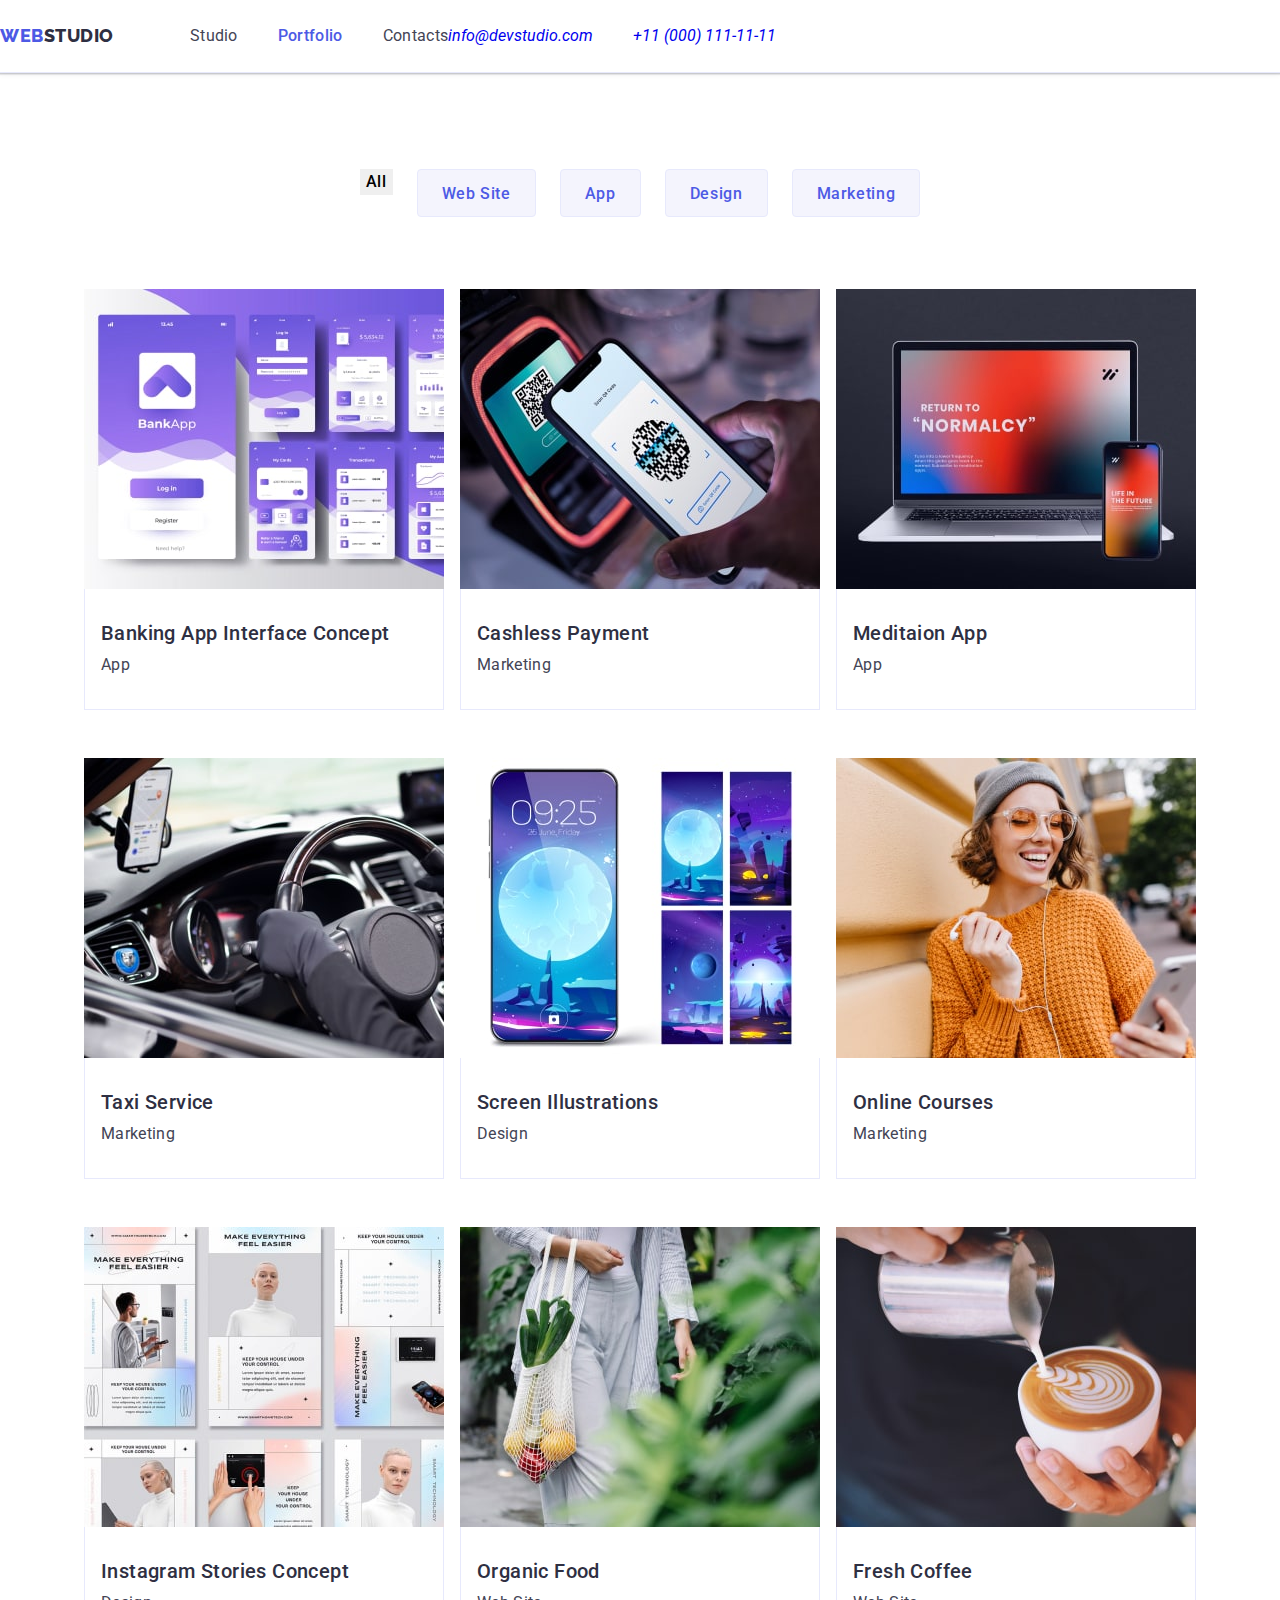
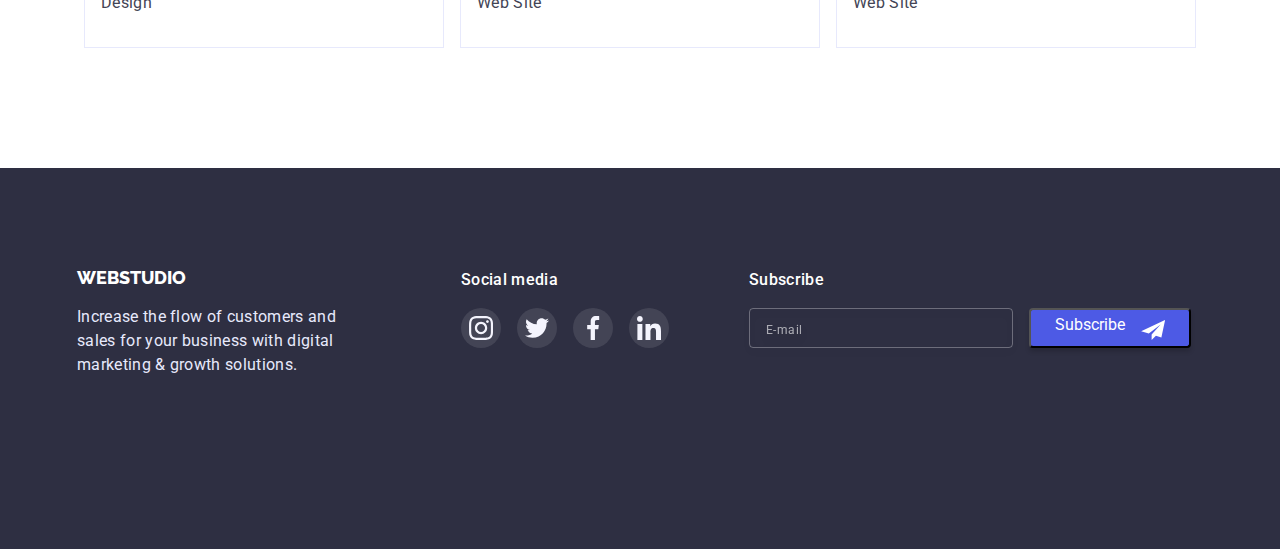
==== portfolio.html @ d728b38a "commit 1" ====
<!DOCTYPE html>
<html lang="en">

<head>
    <meta charset="UTF-8">
    <meta http-equiv="X-UA-Compatible" content="IE=edge">
    <meta name="viewport" content="width=device-width, initial-scale=1.0">
    <title>webstudio</title>
    <link rel="preconnect" href="https://fonts.googleapis.com">
    <link rel="preconnect" href="https://fonts.gstatic.com" crossorigin>
    <link href="https://fonts.googleapis.com/css2?family=Raleway:wght@800&family=Roboto:wght@400;500;700;900&display=swap"
        rel="stylesheet">
    <link rel="stylesheet" href="https://cdn.jsdelivr.net/npm/modern-normalize@1.1.0/modern-normalize.min.css">
    <link rel="stylesheet" href="css/styles.css">
    <link rel="stylesheet" href="./css/modal-window.css">
    <link rel="stylesheet" href="./css/mobile-menu.css">
</head>

<body>
    <!--Top Line-->
    <header class="header">
        <div class="heder-container container">
        <nav class="heder-navigation">
            <!--Logo-->
            <a class="heder-logo link" href="./index.html"><span class="logo" >web</span>studio</a>
            <!--Menu Nav-->
            <ul class="heder-list list">
                <li class="heder-item"><a class="heder-link link" href="./index.html">Studio</a></li>
                <li class="heder-item"><a class="heder-link menu-portfolio link" href="portfolio.html">Portfolio</a></li>
                <li class="heder-item"><a class="heder-link link" href="">Contacts</a></li>  
            </ul>
        </nav>
        <!--Contacts-->
        <address class="heder-box">
            <ul class="heder-list list">
                <li class="heder-item"><a class="address-link link" href="mailto:info@devstudio.com">info@devstudio.com</a></li>
                <li class="heder-item"><a class="address-link link" href="tel:+110001111111">+11 (000) 111-11-11</a></li>
            </ul>
        </address>
        <button type="button" class="mobile-menu-open"  data-menu-open>
            <svg class="mobile-menu-open-icon" width="32" height="32">
                <use href="./images/sprite.svg#icon-burger"></use>
            </svg>
        </button>
        </div>        
    </header>
    <main>
    <!-- Section 3-->
        <section class="wrap">
            <div class="conteiner">
            <h1 class="visually-hidden">Features</h1>
            <ul class="filters-list list">
                <li><button class="filters-button 
                    " type="button">All</button></li>
                <li><button class="filters-button port-btn" type="button">Web Site</button></li>
                <li><button class="filters-button port-btn" type="button">App</button></li>
                <li><button class="filters-button port-btn" type="button">Design</button></li>
                <li><button class="filters-button port-btn" type="button">Marketing</button></li>
            </ul>
            <ul class="flex-container list">
                <li class="box-item">
                <a class="box-link link" href="portfolio.html">
                    <div class="portfolio-cover-wrap">
                    <img class="portfolio-img-block"
                    srcset="./images/portfolio-img/img@x2-4-min.jpg 2x"
                    src="./images/portfolio-img/bankingapp.jpg" 
                    alt="bankingapp" width="360" height="300">
                    <p class="overlay">14 Stylish and User-Friendly App Design Concepts · Task Manager App ·
                         Calorie Tracker App · Exotic Fruit Ecommerce App ·
                    Cloud Storage App</p>
                    </div>
                    <div class="item-subtitle">
                    <h2 class="about-title-port">Banking App Interface Concept</h2>
                    <p class="text">App</p>
                    </div>
                </a>
                </li>
                <li class="box-item">
                    <a class="box-link link" href="portfolio.html">
                        <div class="portfolio-cover-wrap">
                        <img class="portfolio-img-block"
                        srcset="./images/portfolio-img/img@x2-3-min.jpg 2x" 
                        src="./images/portfolio-img/payment.jpg" 
                        alt="payment" width="360" height="300">
                        <p class="overlay">14 Stylish and User-Friendly App Design Concepts · Task Manager App ·
                        Calorie Tracker App · Exotic Fruit Ecommerce App ·
                        Cloud Storage App</p>
                        </div>
                    <div class="item-subtitle">
                    <h2 class="about-title-port">Cashless Payment</h2>
                    <p class="text">Marketing</p>
                    </div>
                    </a>
                </li>
                <li class="box-item">
                    <a class="box-link link" href="portfolio.html">
                        <div class="portfolio-cover-wrap">
                        <img class="portfolio-img-block"
                        srcset="./images/portfolio-img/img@x2-2-min.jpg 2x" 
                        src="./images/portfolio-img/app.jpg" 
                        alt="app" width="360" height="300">
                        <p class="overlay">14 Stylish and User-Friendly App Design Concepts · Task Manager App ·
                        Calorie Tracker App · Exotic Fruit Ecommerce App ·
                        Cloud Storage App</p>
                        </div>
                    <div class="item-subtitle">
                    <h2 class="about-title-port">Meditaion App</h2>
                    <p class="text">App</p>
                    </div>
                    </a>
                </li>
                <li class="box-item">
                    <a class="box-link link" href="portfolio.html">
                        <div class="portfolio-cover-wrap">
                        <img class="portfolio-img-block"
                        srcset="./images/portfolio-img/img@x2-1-min.jpg 2x" 
                        src="./images/portfolio-img/taxi-service.jpg" 
                        alt="taxi-service" width="360" height="300">
                        <p class="overlay">14 Stylish and User-Friendly App Design Concepts · Task Manager App ·
                        Calorie Tracker App · Exotic Fruit Ecommerce App ·
                        Cloud Storage App</p>
                        </div>
                    <div class="item-subtitle">
                    <h2 class="about-title-port">Taxi Service</h2>
                    <p class="text">Marketing</p>
                    </div>
                    </a>
                </li>
                <li class="box-item">
                    <a class="box-link link" href="portfolio.html">
                        <div class="portfolio-cover-wrap">
                        <img class="portfolio-img-block"
                        srcset="./images/portfolio-img/img@x2-min.jpg 2x" 
                        src="./images/portfolio-img/screen-illustrations.jpg" 
                        alt="screen-illustrations" width="360" height="300">
                        <p class="overlay">14 Stylish and User-Friendly App Design Concepts · Task Manager App ·
                        Calorie Tracker App · Exotic Fruit Ecommerce App ·
                        Cloud Storage App</p>
                        </div>
                    <div class="item-subtitle">
                    <h2 class="about-title-port">Screen Illustrations</h2>
                    <p class="text">Design</p>
                    </div>
                    </a>
                </li>     
                <li class="box-item">
                    <a class="box-link link" href="portfolio.html">
                        <div class="portfolio-cover-wrap">
                        <img class="portfolio-img-block"
                        srcset="./images/portfolio-img/img@2x-3-min-1.jpg 2x" 
                        src="./images/portfolio-img/online-courses.jpg" 
                        alt="online-courses" width="360" height="300">
                        <p class="overlay">14 Stylish and User-Friendly App Design Concepts · Task Manager App ·
                        Calorie Tracker App · Exotic Fruit Ecommerce App ·
                        Cloud Storage App</p>
                        </div>
                    <div class="item-subtitle">
                    <h2 class="about-title-port">Online Courses</h2>
                    <p class="text">Marketing</p>
                    </div>
                    </a>
                </li>
                <li class="box-item">
                    <a class="box-link link" href="portfolio.html">
                        <div class="portfolio-cover-wrap">
                        <img class="portfolio-img-block"
                        srcset="./images/portfolio-img/img@2x-2-min-1.jpg 2x" 
                        src="./images/portfolio-img/instagram-tories-concept.jpg" 
                        alt="instagram-tories-concept" width="360" height="300">
                        <p class="overlay">14 Stylish and User-Friendly App Design Concepts · Task Manager App ·
                        Calorie Tracker App · Exotic Fruit Ecommerce App ·
                        Cloud Storage App</p>
                        </div>
                    <div class="item-subtitle">
                    <h2 class="about-title-port">Instagram Stories Concept</h2>
                    <p class="text">Design</p>
                    </div>
                    </a>
                </li>
                <li class="box-item">
                    <a class="box-link link" href="portfolio.html">
                        <div class="portfolio-cover-wrap">
                        <img class="portfolio-img-block"
                        srcset="./images/portfolio-img/img@2x-1-min-1.jpg 2x" 
                        src="./images/portfolio-img/organic-food.jpg" 
                        alt="organic-food" width="360" height="300">
                        <p class="overlay">14 Stylish and User-Friendly App Design Concepts · Task Manager App ·
                        Calorie Tracker App · Exotic Fruit Ecommerce App ·
                        Cloud Storage App</p>
                        </div>
                    <div class="item-subtitle">
                    <h2 class="about-title-port">Organic Food</h2>
                    <p class="text">Web Site</p>
                    </div>
                    </a>
                </li>
                <li class="box-item">
                    <a class="box-link link" href="portfolio.html">
                        <div class="portfolio-cover-wrap">
                        <img class="portfolio-img-block"
                        srcset="./images/portfolio-img/img@2x-min-1.jpg 2x" 
                        src="./images/portfolio-img/fresh-coffee.jpg" 
                        alt="fresh-coffee" width="360" height="300">
                        <p class="overlay">14 Stylish and User-Friendly App Design Concepts · Task Manager App ·
                        Calorie Tracker App · Exotic Fruit Ecommerce App ·
                        Cloud Storage App</p>
                        </div>
                    <div class="item-subtitle">
                    <h2 class="about-title-port">Fresh Coffee</h2>
                    <p class="text">Web Site</p>
                    </div>
                    </a>
                </li>
            </ul>
            </div>
        </section>   
    <!-- Footer -->
    <footer class="footer">
        <div class="conteiner footer-conteiner conteiner-content">
            <div class="tablet-footer-box">
                <div class="footer-logo-box">
                    <a class="logo-component-footer link" href="./index.html"><span class="logo-web">Web</span>Studio</a>
                    <p class="footer-text">Increase the flow of customers and sales for your business with digital marketing
                        & growth solutions.</p>
                </div>
                <div class="footer-logo-group">
                    <p class="footer-social-text">Social media</p>
                    <ul class="footer-logo-block list">
                        <li class="footer-logo">
                            <a href="https://www.instagram.com/" class="footer-social-box">
                                <svg width="24" height="24">
                                    <use href="./images/sprite.svg#icon-instagram"></use>
                                </svg>
                            </a>
                        </li>
                        <li class="footer-logo">
                            <a href="https://twitter.com/" class="footer-social-box">
                                <svg width="24" height="24">
                                    <use href="./images/sprite.svg#icon-twitter"></use>
                                </svg>
                            </a>
                        </li>
                        <li class="footer-logo">
                            <a href="https://www.facebook.com/" class="footer-social-box">
                                <svg width="24" height="24">
                                    <use href="./images/sprite.svg#icon-facebook"></use>
                                </svg>
                            </a>
                        </li>
                        <li class="footer-logo">
                            <a href="https://www.linkedin.com/" class="footer-social-box">
                                <svg width="24" height="24">
                                    <use href="./images/sprite.svg#icon-linkedin"></use>
                                </svg>
                            </a>
                        </li>
                    </ul>
                </div>
            </div>
            <div class="subscribe-wrapper">
                <p class="subscribe-title">Subscribe</p>
                <form action="footer-form" class="footer-form">
                    <label>
                        <input type="text" name="user-email" 
                        placeholder="E-mail" 
                        class="footer-form-input" 
                        required>
                    </label>
                    <button type="submit" class="footer-form-btn btn-component">Subscribe
                        <svg class="footer-form-btn-icon">
                            <use href="./images/sprite.svg#icon-send"></use>
                        </svg>
                    </button>
                </form>
            </div>
        </div>
    </footer>
    <script src="./js/mobile-menu.js"></script>
    </body>

</html>
---- css/styles.css ----
:root {
    --primery-font:'Roboto', sans-serif;
    --secondary-font: 'Raleway', sans-serif;
    --acent-color:#FFFFFF;
    --title-color:#2E2F42;
    --text-color:#434455;
    --secondary-logo-color:#4D5AE5;
    --link-color:#4D5AE5;
    --background-btn-hero:#4D5AE5;
    --hover-focus-btn:#404BBF;
    --background-hero:#2E2F42;
    --backgorund-team:#F4F4FD;
    --background-footer:#2E2F42;
    --footer-text:#E7E9FC;
    --potfolio-btn-back:#E7E9FC;
    --potfolio-btn-focus-back:#404BBF;
    --potfolio-btn-color:#4D5AE5;
    --portfoli-staff-card:#E7E9FC;
    --transition-duration:250ms cubic-bezier(0.4, 0, 0.2, 1);
}
h1,
h2,
h3,
h4,
p {
    margin-top: 0;
    margin-bottom: 0;
}

ul,
ol {
    padding-left: 0;
    margin-top: 0;
    margin-bottom: 0;
}

button {
    cursor: pointer;
}
.list {
    list-style: none;
}
.link {
    text-decoration: none;
}
body {
    font-family: var(--primery-font);
    background-color: var(--acent-color);
    color:var(--text-color);
}
.visually-hidden {
    position: absolute;
    white-space: nowrap;
    width: 1px;
    height: 1px;
    overflow: hidden;
    border: 0;
    padding: 0;
    clip: rect(0 0 0 0);
    clip-path: inset(50%);
    margin: -1px;
}
.conteiner {
    padding-right: 16px;
    padding-left: 16px;
}
@media screen and (min-width: 320px){
    .conteiner {
        width: 100%;
        margin-left: auto;
        margin-right: auto;
    }
}
@media screen and (min-width: 768px){
    .conteiner {
        width: 768px;
    }
    .conteiner-content {
        width: 552px;
    }
}
@media screen and (min-width: 1200px) {
    .conteiner {
        width: 1158px;
    }
}
/* --------COMPONENTS-------*/
.heder-logo {
    font-family:var(--secondary-font);
    font-weight: 800;
    font-size: 18px;
    line-height: 1.33;
    letter-spacing: 0.03em;
    text-transform: uppercase;
    color: var(--title-color);
    margin-right: 76px;
}
.doing-title {
    font-weight: 700;
    font-size: 36px;
    line-height: 1.11;
    text-align: center;
    letter-spacing: 0.02em;
    text-transform: capitalize;
    color: var(--text-color);
    margin-bottom: 72px;
}
.filters-button {
    font-family:var(--primery-font);
    font-weight: 500;
    font-size: 16px;
    line-height: 1.5;
    letter-spacing: 0.04em;
    border: none;
    cursor: pointer;
}

.features {
    padding-top: 96px;
    padding-bottom: 96px;
}
@media screen and (min-width: 1200px) {
    .features {
        padding-top: 120px;
        padding-bottom: 120px;
    }
}



/* ----------HEADER------- */

@media screen and (max-width: 767px)  {
    .menu {
        display: none;
    }
    .heder-box {
        display: none;
    }
    .logo {
        color: var(--secondary-logo-color);
    }
    .page-header {
        padding-bottom: 24px;
    }
}
.page-header-conteiner {
    display: flex;
    align-items: center;
    justify-content: space-between;
}
.mobile-menu-open {
    stroke: #2E2F42;
    background: transparent;
    border: transparent;
    padding: 0;
    line-height: 0;
}
.header {
    padding-top: 24px;
}
@media screen and (min-width:768px) {
    .heder-link {
        font-size: 12px;
        line-height: 1.17;
        letter-spacing: 0.04em;
        color: #434455;
        font-style: normal;
    }
   

    .mobile-menu-open {
        display: none;
    }
    .mobile-menu {
        display: none;
    }
    .logo {
        color: var(--secondary-logo-color);
    }

    .heder-link {
        font-weight: 500;
        font-size: 16px;
        line-height: 1.5;
        letter-spacing: 0.02em;
        color: var(--title-color);
        transition: color var(--transition-duration);
    }

    .heder-link:hover,
    .heder-link:focus {
        color: var(--link-color);
    }

    .heder-navigation,
    .page-header-conteiner {
        display: flex;
    }

    .header {
        display: flex;
        padding-top: 24px;
        padding-bottom: 12px;
        box-shadow: 
        0px 2px 1px rgba(46, 47, 66, 0.08), 
        0px 1px 1px rgba(46, 47, 66, 0.16), 
        0px 1px 6px rgba(46, 47, 66, 0.08);
    }

    .menu-studio {
        font-weight: 500;
        font-size: 16px;
        line-height: 1.5;
        letter-spacing: 0.02em;
        color: var(--link-color);
    }

    .menu {
        display: flex;
        gap: 40px;
        align-items: center;
    }

    .studio::after {
        display: block;
        content: "";
        width: 48px;
        height: 4px;
        background-size: auto;
        background-color: #404BBF;
        border-radius: 2px;
        margin-top: 18px;
        position: absolute;

    }
    .studio-link {
        position: relative;
    }

}
@media screen and (max-width:1199px) {
    .heder-item:nth-child(1) {
            margin-bottom: 6px;
        }
}
@media screen and (min-width:1200px) {
    .heder-list {
        display: flex;
    }
    .header {
        padding-top: 24px;
        padding-bottom: 24px;
    }
    .heder-link {
        font-style: normal;
        font-weight: 400;
        font-size: 16px;
        line-height: 1.5;
        letter-spacing: 0.02em;
        color: var(--text-color);
        transition: color var(--transition-duration);
    }
    .heder-item:not(:last-child) {
        margin-right: 40px;
    }
    .heder-item {
        margin-bottom: none;
    }
    .studio::after {
        margin-top: 21px;
    }
}
.heder-box {
    margin-left: auto;

}



.heder-link:hover,
.heder-link:focus {
    color:var(--link-color);
}


/* -------------HERO-----------*/

.hero {
    background-color: var(--background-hero);
    max-width: 480px;
    text-align: center;
    margin: auto;
    padding-bottom: 112px;
    padding-top: 112px;
    background-image: linear-gradient(rgba(46, 47, 66, 0.7), rgba(46, 47, 66, 0.7)),
        url(../images/hero-img/mobile-hero-min.jpg);
    background-repeat: no-repeat;
    background-position: center;
    background-size: cover;
}
@media screen and (min-device-pixel-ratio: 2) and (max-width: 768px),
screen and (min-resolution: 192dpi)and (max-width: 768px),
screen and (min-resolution: 2dppx) and (max-width: 768px){
    .hero {
        background-image: linear-gradient(rgba(46, 47, 66, 0.7), rgba(46, 47, 66, 0.7)),
            url(../images/hero-img/mobile-hero@2x-min.jpg);
    }
    .hero-title {
        font-weight: 700;
        font-size: 56px;
        line-height: 1.07;
        letter-spacing: 0.02em;
        color: var(--acent-color);
        margin-bottom: 42px;
        max-width: 497px;
        margin-left:  auto;
        margin-right: auto;
    }
}


@media screen and (min-width: 768px) {
    .hero {
        max-width: 768px;
        background-image: linear-gradient(rgba(46, 47, 66, 0.7), rgba(46, 47, 66, 0.7)),
            url(../images/hero-img/tablet-hero-min.jpg);
        background-size: cover;
        
    }

    .hero-title {
        font-weight: 700;
        font-size: 56px;
        line-height: 1.07;
        letter-spacing: 0.02em;
        color: var(--acent-color);
        margin-bottom: 42px;
        max-width: 497px;
        margin-left:  auto;
        margin-right: auto;
    }
}
@media screen and (min-device-pixel-ratio: 2) and (min-width: 768px),
screen and (min-resolution: 192dpi)and (min-width: 768px),
screen and (min-resolution: 2dppx) and (min-width: 768px) {
    .hero {
        background-image: linear-gradient(rgba(46, 47, 66, 0.7), rgba(46, 47, 66, 0.7)),
            url(../images/hero-img/tablet-hero@2x-min.jpg);
            background-size: cover;
    }
}
@media screen and (min-width: 1200px) {
    .hero {
        max-width: 1440px;
        background-image: linear-gradient(rgba(46, 47, 66, 0.7), rgba(46, 47, 66, 0.7)),
            url(../images/hero-img/people-office.jpeg);
        background-size: cover;
        padding-bottom: 188px;
        padding-top: 188px;
    }
    .hero-title {
        font-weight: 700;
        font-size: 56px;
        line-height: 1.07;
        letter-spacing: 0.02em;
        color: var(--acent-color);
        margin-bottom: 42px;
        max-width: 497px;
        margin-left: auto;
        margin-right: auto;
    }
}
@media screen and (min-device-pixel-ratio: 2) and (min-width: 1200px),
screen and (min-resolution: 192dpi)and (min-width: 1200px),
screen and (min-resolution: 2dppx) and (min-width: 1200px) {
    .hero {
        background-image: linear-gradient(rgba(46, 47, 66, 0.7), rgba(46, 47, 66, 0.7)),
            url(../images/hero-img/people-office@2x.jpg);
            background-size: cover;
    }
}
.hero-button {
        background-color: var(--background-btn-hero);
        color: var(--acent-color);
        width: 169px;
        height: 56px;
        border-radius: 4px;
        box-shadow: 0px 4px 4px rgba(0, 0, 0, 0.15);
        transition: background-color var(--transition-duration);
        border: none;
        font-family: var(--primery-font);
        font-weight: 500;
        font-size: 16px;
        line-height: 1.5;
        letter-spacing: 0.04em;
    }
.hero-button:hover,
.hero-button:focus {
        background-color: var(--hover-focus-btn);
    }



/* -------------FEATURES-----------*/

@media screen and (max-width: 767px) {
    .features-list {
            row-gap: 72px;
        }
    .features-subtitle {
        text-align: center;
    }
    .features-item {
        justify-content: space-between;
    }
}
@media screen and (max-width: 1199px) {
    .features-svg {
            display: none;
        }
    .features-subtitle {
        font-weight: 700;
        font-size: 36px;
        line-height: 1.11;
        letter-spacing: 0.02em;
        color: var(--title-color);
    }
    .features-list {
        display: flex;
        flex-wrap: wrap;
        column-gap: 24px;
        row-gap: 72px;
    }

}
@media screen and (min-width: 767px) {
    .features-subtitle {
        text-align: start;
    }
        
}
@media screen and (max-width: 1199px) {

    .features-item {
        margin: 0 auto;
        width: 356px;

    }.about-text-comp {
        font-weight: 500;
    }
}
@media screen and (min-width: 1200px) {

    .about-list {
        display: flex;
        column-gap: 24px;

    }
    .features-box {
    display: flex;
    justify-content: center;
    background: #F4F4FD;
    border-radius: 4px;
    margin-bottom: 8px;
    padding-top: 24px;
    padding-bottom: 24px;
    width: 264px;
            
    }
    .features-subtitle {
        font-weight: 500;
        font-size: 20px;
        line-height: 1.2;
        letter-spacing: 0.02em;
        color: var(--title-color);
    }
    .about-text-comp {
        font-weight: 400; 
    }
}
.features-svg {
    width: 64px;
    height: 64px;
}
.about-text-comp {
    font-size: 16px;
    line-height: 1.5;
    letter-spacing: 0.02em;
    color: var(--text-color);
    margin-top: 8px;
}



/*--------------DOING-------------*/
@media screen and (max-width: 1199px){
    .doing {
        display: none;
    }
    
}
@media screen and (min-width: 1200px) {  
    .doing {
        padding-bottom: 120px;
    }
}
.doing-list {
    display: flex;
    gap: 24px;
}
.doing-img {
    display: block;
    min-width: 100%;
    height: auto;
}



/* ---------------TEAM-----------*/
@media screen and (max-width: 767px) {
    .team-list {
        display: flex;
        flex-direction: column;
        align-items: center;
        justify-content: center;
        row-gap: 72px;
    }

}
@media screen and (min-width: 768px) {
    .team-list {
        display: flex;
        flex-wrap: wrap;
        align-items: center;
        justify-content: center;
        row-gap: 72px;
        column-gap: 24px;
    }
}

@media screen and (min-width: 1200px) {
    .team-list {
        display: flex;
        align-items: center;
        gap: 24px;
        justify-content: center;
        flex-wrap: nowrap;
    }
    
}
.team-subtitle {
    font-weight: 500;
    font-size: 20px;
    line-height: 1.2;
    text-align: center;
    letter-spacing: 0.02em;
    color: var(--title-color);
}
.team-img {
    display: block;
    min-width: 100%;
    height: auto;
}
.team-item {
    padding-top: 32px;
    padding-bottom: 32px;
    
}
.team-text {
    font-weight: 400;
    font-size: 16px;
    line-height: 1.2;    
    text-align: center;
    letter-spacing: 0.02em;    
    color: var(--title-color);
    margin-top: 8px;
}
.team {
    background-color: var(--backgorund-team);
    
}

.team-item {
    background-color: var(--acent-color);
    border-radius: 0px 0px 4px 4px;
    box-shadow: 0px 1px 6px rgba(46, 47, 66, 0.08), 0px 1px 1px rgba(46, 47, 66, 0.16), 0px 2px 1px rgba(46, 47, 66, 0.08);
}
.team-soc-list{
    display: flex;
    justify-content: center;
    margin-top: 8px;
    gap: 24px;
}
.team-soc-item {
    display:flex;
    justify-content: center;
    align-items: center;
    width: 40px;
    height: 40px;
    border-radius: 50%;
    background-color: var(--link-color);
    transition: background-color var(--transition-duration);
}
.team-svg-box:hover,
.team-svg-box:focus {
    background-color: #404BBF;
}
.item-wrap{
    text-align: center;
    padding: 32px 16px 32px 16px;

} 
.team-title {    
    font-weight: 700;
    font-size: 36px;
    line-height: 1.11;
    letter-spacing: 0.02em; 
    color:var(--navy-blue,  #2E2F42);

    
    margin-bottom: 72px;
    text-align: center;
}




/* -----------CUSTOMERS----------------*/
@media screen and (min-width: 320px) {
    .customers-list {
        display: flex;
        align-items: center;
        flex-direction: column;
        justify-content: center;
        row-gap: 24px;
    }
    .customers-link {
        width: 190px;
    }
}
@media screen and (min-width: 480px) {
    .customers-list {
        display: flex;
        align-items: center;
        flex-wrap: wrap;
        justify-content: center;
        row-gap: 72px;
        column-gap: 24px;
        flex-direction:row;
    }
    
}

@media screen and (min-width: 768px) {
    .customers-link {
        max-width: 168px;
    }
    
}
@media screen and (min-width: 1199px) {
    .customers-logo-box {
        display: flex;
        justify-content: space-between;
        gap: 24px;
        flex-direction: row;
        flex-wrap: nowrap;
    }
    .customers-link {
        width: 168px;
    }
    .customers-title {
        font-weight: 700;
        font-size: 36px;
        line-height: 1.11;
        text-align: center;
        letter-spacing: 0.02em;
        color: var(--title-color);
        margin-bottom: 72px;
    }
}

.customers-title{
    font-weight: 700;
    font-size: 36px;
    line-height: 1.11;
    text-align: center;
    letter-spacing: 0.02em;
    color: var(--title-color);
    margin-bottom: 72px;
}

.customers-link {
    display: flex;
    justify-content: center;
    align-content: center;
    align-items: center;
    min-height: 88px;
    border: 1px solid #8E8F99;
    border-radius: 4px;
    fill: #8E8F99;
    transition: fill var(--transition-duration),
        border-color var(--transition-duration);
}
.customers-link:hover,
.customers-link:focus {
    fill:  var(--hover-focus-btn);
    border-color:var(--hover-focus-btn);
}


/* ------------FOOTER------------*/
@media screen and (max-width: 479px) {
    .footer-form-input {
            width: 290px;
        }
        
}
@media screen and (min-width: 320px) {
    .tablet-footer-box {
            margin-bottom: 72px;
        }
}
@media screen and (min-width: 480px) {
    .footer-form-input {
        width: 398px;
    }
        
    
}
@media screen and (max-width: 767px) {

    .footer-text {
        margin-right: auto;
        margin-left: auto;
        text-align: left;
    }
    .footer-logo-box {
        margin-bottom: 72px;
        text-align: center;
    }
    .footer-logo-group {
        margin-right: auto;
        margin-left: auto;
        }
    .footer-social-text {
        text-align: center;
    }
    .subscribe-wrapper {
        display: block;
        justify-content: center;
        text-align: center;
    }
    
    .subscribe-title {
        text-align: center;
    }


    .footer-form-btn {  
        margin-top: 16px;
        margin-right: auto;
        margin-left: auto;
    }

}
@media screen and (min-width: 768px) {

    .tablet-footer-box {
        display: flex;
    }
    .footer-logo-box {
        margin-right: 24px;
    }
    .subscribe-wrapper {
        margin-top: 72px;
    }
    .footer-form-btn {
        margin-left: 16px;
    }
    .footer-form-input {
        width: 264px;
    }
}
@media screen and (min-width: 1199px) {
    .footer-logo-box {
        margin-right: 120px;

    }
    .subscribe-wrapper {
        margin-left: 80px;
    }
    .footer-conteiner {
        display: flex;
    }
    .subscribe-wrapper {
        margin-top: 0px;
        padding-left: 0px;
    }
    .footer-form-btn {
        display: flex;
    }
    .footer-form {
        display: flex;
    }
    .footer-logo-box {
        padding-left: 0px;
    }
    

}

.footer-text {
    font-size: 16px;
    line-height: 1.5;    
    letter-spacing: 0.02em;    
    color: var(--footer-text);
    width: 264px;
    margin-top: 16px;
}

.footer {
    background-color:var(--background-footer);
    padding-top: 100px;
    padding-bottom: 100px;
}
.logo-component-footer {
    font-family: var(--secondary-font);
    font-weight: 800;
    font-size: 18px;
    line-height: 1.16;
    text-transform: uppercase;
    color: var(--acent-color);
}
.footer-logo-group {
    display: block;
    width: 208px;
}
.footer-social-text {
    font-weight: 500;
    font-size: 16px;
    line-height: 1.5;
    letter-spacing: 0.02em;
    color: var(--acent-color);
    margin-bottom: 16px;
}
.footer-logo-block {
    display: flex;
    justify-content: space-between;

}
.footer-social-box {
    display: flex;
    justify-content:center;
    align-items: center;
    width: 40px;
    height: 40px;
    border-radius: 50%;
    background-color: rgba(255, 255, 255, 0.1);
}
.footer-social-box:hover,
.footer-social-box:focus {
    background-color: #31D0AA;
}
.footer-social-box {
    transition: background-color var(--transition-duration);
}
.subscribe-title {
    font-weight: 500;
    font-size: 16px;
    line-height: 1.5;
    letter-spacing: 0.02em;
    color:var(--acent-color);
    margin-bottom: 16px;
    
}

.footer-form-input {
    border: 1px solid rgba(255, 255, 255, 0.3);
    filter: drop-shadow(0px 4px 4px rgba(0, 0, 0, 0.15));
    border-radius: 4px;
    height: 40px;
    background-color: transparent;
    color: var(--acent-color);
    padding-left: 16px;
}
.footer-form-input::placeholder {
    font-weight: 400;
    font-size: 12px;
    line-height: 200;
    display: flex;
    align-items: center;
    letter-spacing: 0.04em;
    color: rgba(255, 255, 255, 0.6);
}
.footer-form-btn {
    background-color: var(--background-btn-hero);
    color: var(--acent-color);
    border-radius: 4px;
    box-shadow: 0px 4px 4px rgba(0, 0, 0, 0.15);
    transition: background-color var(--transition-duration);
    padding: 6px 24px 7px 24px;
}

.footer-form-btn-icon {
    transform: translateY(20%);
    margin-left: 16px;
    width: 24px;
    height: 20px;
}
.footer-form-btn:hover,
.footer-form-btn:focus {
    background-color: var(--hover-focus-btn);
}



/* -----------PORTFOLIO-----------------*/

.portfolio::after {
    display: block;
    content: "";
    width: 68px;
    height: 4px;
    background-size: auto;
    background-color: #404BBF;
    border-radius: 2px;
    margin-top: 20px;
    position: absolute;

}
.porrtfolio-line  {
    position: relative;
    
}
.menu-portfolio {
    font-weight: 500;
    font-size: 16px;
    line-height: 1.5;
    letter-spacing: 0.02em;
    color: var(--link-color);
}
/* -----------PORTFOLIO-NAV----------*/
@media screen and (min-width: 320px) {
    .heder-container {
        display: flex;
        justify-content: space-between;
    }
    
}
@media screen and (min-width: 767px) {
    .flex-container {
            column-gap: 16px;
        }
    .flex-container {
        justify-content: space-between;
    }
}
.heder-container{
    align-items: center;
}
.overlay-text {
    display: block;
}
.wrap {
    padding-top: 96px;
    padding-bottom: 120px;
}
.box-link {
    display: block;
}
.flex-container {
    display: flex;
    flex-wrap: wrap;
    justify-content: center;
    margin-top: 72px;
    row-gap: 48px;
}
.box-link:hover,
.box-link:focus {
    box-shadow: 
    0px 1px 6px rgba(46, 47, 66, 0.08),
    0px 1px 1px rgba(46, 47, 66, 0.16),
    0px 2px 1px rgba(46, 47, 66, 0.08);
}
.box-item:hover .overlay,
.box-item:focus .overlay {
    transform: translate(0, 0);
}
.box-item
 {
    transition:
        box-shadow var(--transition-duration),
        transform var(--transition-duration);
}
.portfolio-img-block {
    display: block;
    min-width: 100%;
    height: auto;
}
.portfolio-cover-wrap {
    display: flex;
    position: relative;
    overflow: hidden;

}
.overlay {
    position: absolute;
    width: 100%;
    height: 100%;
    transform: translate(0, 100%);
    transition: transform var(--transition-duration);
    font-weight: 400;
    font-size: 16px;
    line-height: 1.5;
    letter-spacing: 0.02em;
    color: var(--backgorund-team);
    background-color: var(--link-color);
    padding-left: 32px;
    padding-right: 32px;
    padding-top: 40px;
    padding-bottom: 20px;
}


.item-subtitle {
    padding-top: 32px;
    padding-bottom: 32px;
    padding-left: 16px;
    padding-right: 16px;
    border: 1px solid var(--footer-text);
    border-top: none;
}


.header {
    border-bottom: 1px solid var(--footer-text);
}

.about-title-port {
    color: var(--title-color);
    font-family: var(--primery-font);
    font-weight: 500;
    font-size: 20px;
    line-height: 1.2;
    letter-spacing: 0.02em;
}
.text {
    color:var(--text-color);
    font-weight: 400;
    font-size: 16px;
    line-height: 1.5;
    letter-spacing: 0.02em;
    margin-top: 8px;
}
.port-btn {
    background-color: var(--backgorund-team);
    color: var(--potfolio-btn-color);
    min-width: 79px;
    height: 48px;
    border: 1px solid var(--footer-text);
    border-radius: 4px;
    padding-top: 12px;
    padding-right: 24px;
    padding-bottom: 12px;
    padding-left: 24px;
    transition: box-shadow var(--transition-duration);
}
.port-btn:hover,
.port-btn:focus {
    background-color: var(--potfolio-btn-focus-back);
    color: var(--acent-color);
    border-color: transparent;
    box-shadow: 0px 3px 1px rgba(0, 0, 0, 0.1), 0px 2px 1px rgba(0, 0, 0, 0.08), 0px 2px 2px rgba(0, 0, 0, 0.12);
}
.filters-list {
    display: flex;
    justify-content: center;
    gap: 24px;
    flex-wrap: wrap;
}
.filters-button {
    transition: 
    box-shadow var(--transition-duration),
    color var(--transition-duration), 
    border-color var(--transition-duration),
    background-color var(--transition-duration);
}
---- css/mobile-menu.css ----
@media screen and (max-width: 767px) {
    .mobile-menu {
        position: fixed;
        min-width: 100%;
        height: 796px;
        left: 0;
        top: 0;
        z-index: 1000;
        background-color: #ffff;

        opacity: 1;
        visibility: visible;
        pointer-events: auto;
        transition: opacity 500ms linear, visbility 500ms linear;
    }

    .is-open.mobile-menu {
        opacity: 0;
        visibility: hidden;
        pointer-events: none;
    }


    .mobile-menu-conteiner {
        display: flex;
        width: 100%;
        height: 100%;
        flex-direction: column;
        justify-content: space-between;
        position: relative;
        padding-left: 40px;
        padding-top: 80px;
        padding-bottom: 40px;
    }

    .mobile-menu-nav-link {
        font-weight: 700;
        font-size: 36px;
        line-height: 1.11;
        letter-spacing: 0.02em;
        text-transform: capitalize;
        color: #2E2F42;
        transition: color var(--transition-duration);
    }
    .main-page-mobile {
        color: var(--link-color);
        font-weight: 700;
        font-size: 36px;
        line-height: 1.11;
        letter-spacing: 0.02em;
        text-transform: capitalize;
        transition: color var(--transition-duration);
    }



    .mobile-menu-nav-items:nth-child(-n+2) {
        margin-bottom: 40px;
    }

    .mobile-menu-nav-link:hover,
    .mobile-menu-nav-link:focus {
        color: var(--hover-focus-btn)
    }


    .mobile-menu-tel {
        font-weight: 700;
        font-size: 36px;
        line-height: 1.11;
        letter-spacing: 0.02em;
        text-transform: capitalize;
        color: var(--link-color);
    }
@media screen and (max-width: 479px) {
    .mobile-menu-tel {
            font-size: 26px;
    }
}
    .mobile-menu-contacts-items:nth-child(1) {
        margin-bottom: 40px;
    }

    .mobile-menu-email {
        font-weight: 500;
        font-size: 20px;
        line-height: 1.2;
        letter-spacing: 0.02em;
        color: var(--title-color);
    }

    .mobile-menu-email:hover,
    .mobile-menu-email:focus {
        color: var(--link-color);
    }
    .mobile-close-window {
        position: absolute;
        top: 24px;
        right: 16px;
        display: flex;
        justify-content: center;
        align-items: center;
        width: 24px;
        height: 24px;
        background-color: transparent;
        border: 1px solid rgba(0, 0, 0, 0.1);
        border-radius: 50%;
        background: #E7E9FC;
        transition: background-color var(--transition-duration), fill var(--transition-duration);
    }

    .mobile-close-window:hover,
    .mobile-close-window:focus {
        background-color: #404BBF;
        outline: none;
    }

    .mobile-close-window:hover .mobile-close-icon,
    .mobile-close-window:focus .mobile-close-icon {
        fill: var(--acent-color);
        transition: fill var(--transition-duration);
    }


    .mobile-menu-social-block {
        display: flex;
        margin-top: 48px;
        gap: 56px;
    }
@media screen and (max-width:479px) {
    .mobile-menu-social-block {
            gap: 32px;
        }
}
    .mobile-menu-social-links {
        display: flex;
        justify-content: center;
        align-items: center;
        width: 40px;
        height: 40px;
        border-radius: 50%;
        background-color: var(--link-color);
        transition: background-color var(--transition-duration);
    }

    .mobile-menu-social-links:hover,
    .mobile-menu-social-links:focus {
        background-color: #404BBF;
    }
}
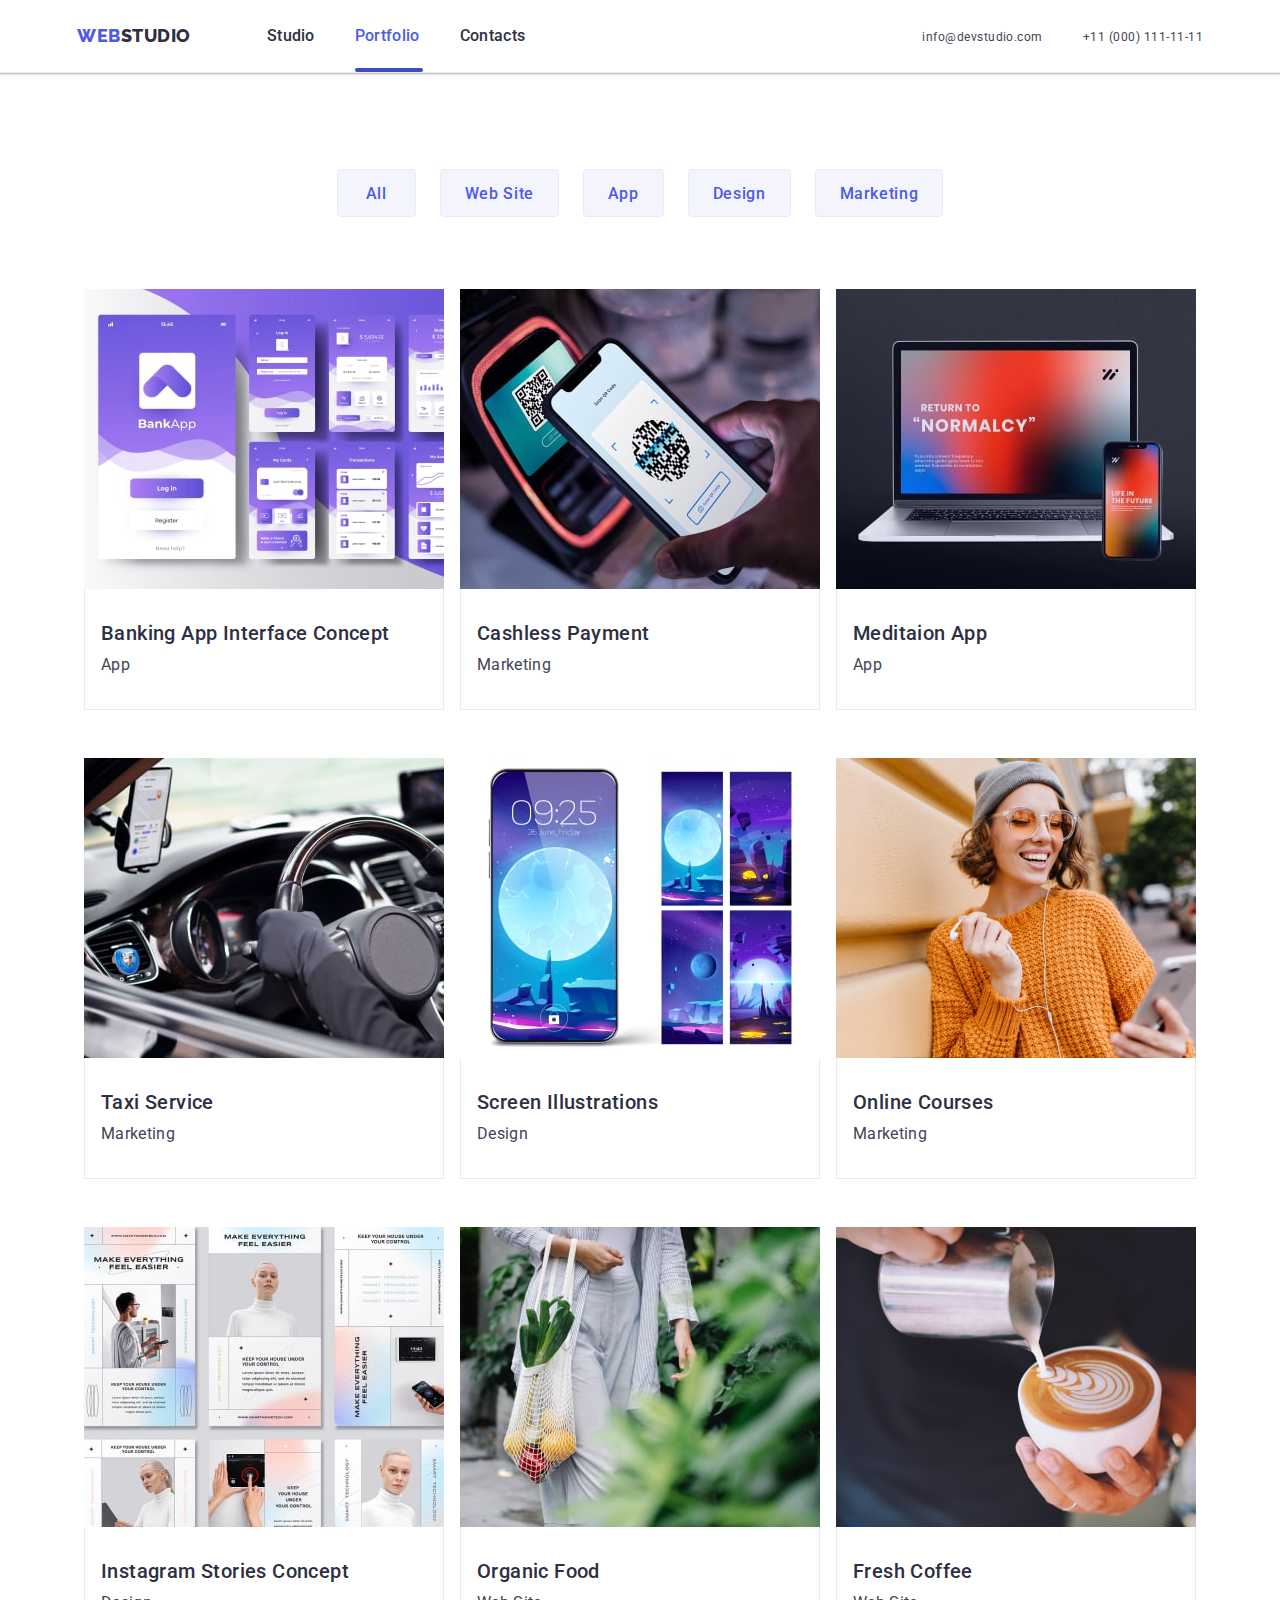
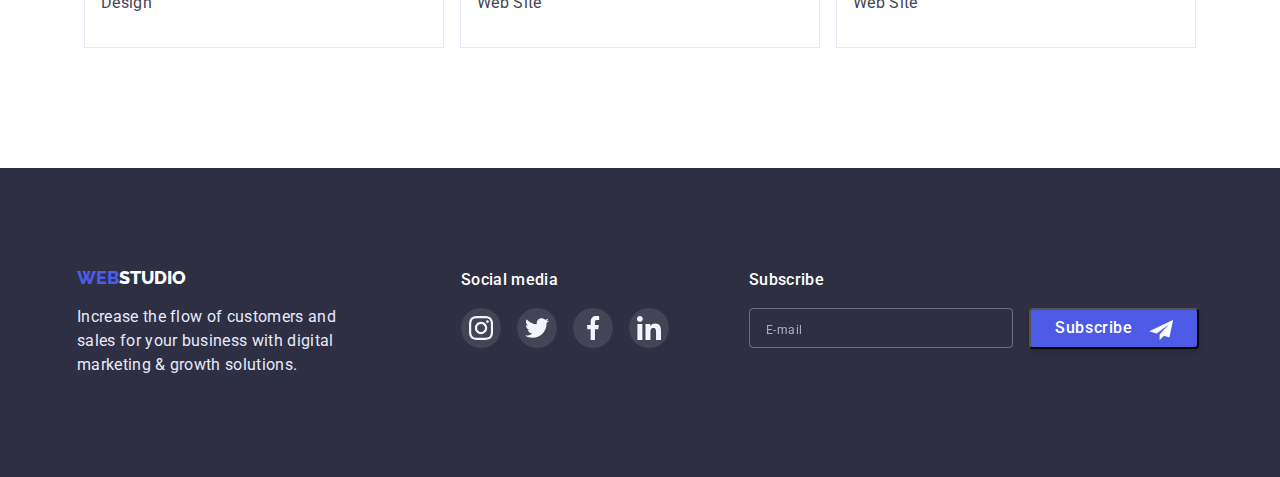
==== commit 91b576e2: "commit 3" ====
--- a/portfolio.html
+++ b/portfolio.html
@@ -15,26 +15,26 @@
     <link rel="stylesheet" href="./css/modal-window.css">
     <link rel="stylesheet" href="./css/mobile-menu.css">
 </head>
+<body>
 
-<body>
     <!--Top Line-->
     <header class="header">
-        <div class="heder-container container">
+        <div class="header-container container">
         <nav class="heder-navigation">
             <!--Logo-->
-            <a class="heder-logo link" href="./index.html"><span class="logo" >web</span>studio</a>
+            <a class="heder-logo link" href="./index.html"><span class="logo-web">web</span>studio</a>
             <!--Menu Nav-->
             <ul class="heder-list list">
-                <li class="heder-item"><a class="heder-link link" href="./index.html">Studio</a></li>
-                <li class="heder-item"><a class="heder-link menu-portfolio link" href="portfolio.html">Portfolio</a></li>
-                <li class="heder-item"><a class="heder-link link" href="">Contacts</a></li>  
+                <li class="menu-item"><a class="header-link link" href="./index.html">Studio</a></li>
+                <li class="menu-item"><a class="menu-portfolio portfolio link" href="portfolio.html">Portfolio</a></li>
+                <li class="menu-item"><a class="header-link link" href="">Contacts</a></li>  
             </ul>
         </nav>
         <!--Contacts-->
         <address class="heder-box">
-            <ul class="heder-list list">
-                <li class="heder-item"><a class="address-link link" href="mailto:info@devstudio.com">info@devstudio.com</a></li>
-                <li class="heder-item"><a class="address-link link" href="tel:+110001111111">+11 (000) 111-11-11</a></li>
+            <ul class="address-block list">
+                <li class="header-item"><a class="address-link link" href="mailto:info@devstudio.com">info@devstudio.com</a></li>
+                <li class="header-item"><a class="address-link link" href="tel:+110001111111">+11 (000) 111-11-11</a></li>
             </ul>
         </address>
         <button type="button" class="mobile-menu-open"  data-menu-open>
@@ -42,16 +42,63 @@
                 <use href="./images/sprite.svg#icon-burger"></use>
             </svg>
         </button>
-        </div>        
-    </header>
-    <main>
+    </div>
+    <div class="mobile-menu is-open" data-menu>
+        <div class="container mobile-menu-container">
+            <button class="mobile-close-window" data-menu-close>
+                <svg class="mobile-close-icon" width="8" height="8" >
+                    <use href="./images/sprite.svg#icon-close-modal"></use>
+                </svg>
+            </button>
+            <ul class="mobile-menu-nav list">
+                <li class="mobile-menu-nav-items"><a href="index.html" class="main-page-mobile link">Studio</a></li>
+                <li class="mobile-menu-nav-items"><a href="portfolio.html" class="mobile-menu-nav-link link">Portfolio</a></li>
+                <li class="mobile-menu-nav-items"><a href="" class="mobile-menu-nav-link link">Contacts</a></li>
+            </ul>
+            <div class="">
+            <ul class="mobile-menu-contacts list">
+                <li class="mobile-menu-contacts-items"><a class="mobile-menu-tel link" 
+                    id="tel" href="tel:+110001111111" >+11 (000) 111-11-11</a></li>
+                <li class="mobile-menu-contacts-items"><a class="mobile-menu-email link" 
+                    href="mailto:info@devstudio.com">info@devstudio.com</a></li>
+            </ul>
+            <ul class="mobile-menu-social-block list">
+                <li class="mobile-menu-sicial"><a href="" class="mobile-menu-social-links link">
+                    <svg class="mobile-social-icons" width="24" height="24">
+                        <use href="./images/sprite.svg#icon-instagram"></use>
+                    </svg>
+                </a>
+                </li>
+                <li class="mobile-menu-sicial"><a href="" class="mobile-menu-social-links link">
+                    <svg class="mobile-social-icons" width="24" height="24">
+                        <use href="./images/sprite.svg#icon-twitter"></use>
+                    </svg>
+                </a>
+                </li>
+                <li class="mobile-menu-sicial"><a href="" class="mobile-menu-social-links link">
+                    <svg class="mobile-social-icons" width="24" height="24">
+                        <use href="./images/sprite.svg#icon-facebook"></use>
+                    </svg>
+                </a>
+                </li>
+                <li class="mobile-menu-sicial"><a href="" class="mobile-menu-social-links link">
+                    <svg class="mobile-social-icons" width="24" height="24">
+                        <use href="./images/sprite.svg#icon-linkedin"></use>
+                    </svg>
+                </a>
+                </li>   
+            </ul>
+            </div>
+        </div>
+    </div>
+</header>
+<main>
     <!-- Section 3-->
         <section class="wrap">
-            <div class="conteiner">
+            <div class="container">
             <h1 class="visually-hidden">Features</h1>
             <ul class="filters-list list">
-                <li><button class="filters-button 
-                    " type="button">All</button></li>
+                <li><button class="filters-button port-btn" type="button">All</button></li>
                 <li><button class="filters-button port-btn" type="button">Web Site</button></li>
                 <li><button class="filters-button port-btn" type="button">App</button></li>
                 <li><button class="filters-button port-btn" type="button">Design</button></li>
@@ -213,49 +260,49 @@
                 </li>
             </ul>
             </div>
-        </section>   
+        </section> 
+</main>  
     <!-- Footer -->
     <footer class="footer">
-        <div class="conteiner footer-conteiner conteiner-content">
+        <div class="container-content container footer-container">
             <div class="tablet-footer-box">
-                <div class="footer-logo-box">
-                    <a class="logo-component-footer link" href="./index.html"><span class="logo-web">Web</span>Studio</a>
-                    <p class="footer-text">Increase the flow of customers and sales for your business with digital marketing
-                        & growth solutions.</p>
-                </div>
-                <div class="footer-logo-group">
-                    <p class="footer-social-text">Social media</p>
-                    <ul class="footer-logo-block list">
-                        <li class="footer-logo">
-                            <a href="https://www.instagram.com/" class="footer-social-box">
-                                <svg width="24" height="24">
-                                    <use href="./images/sprite.svg#icon-instagram"></use>
-                                </svg>
-                            </a>
-                        </li>
-                        <li class="footer-logo">
-                            <a href="https://twitter.com/" class="footer-social-box">
-                                <svg width="24" height="24">
-                                    <use href="./images/sprite.svg#icon-twitter"></use>
-                                </svg>
-                            </a>
-                        </li>
-                        <li class="footer-logo">
-                            <a href="https://www.facebook.com/" class="footer-social-box">
-                                <svg width="24" height="24">
-                                    <use href="./images/sprite.svg#icon-facebook"></use>
-                                </svg>
-                            </a>
-                        </li>
-                        <li class="footer-logo">
-                            <a href="https://www.linkedin.com/" class="footer-social-box">
-                                <svg width="24" height="24">
-                                    <use href="./images/sprite.svg#icon-linkedin"></use>
-                                </svg>
-                            </a>
-                        </li>
-                    </ul>
-                </div>
+            <div class="footer-logo-box">
+                <a class="logo-component-footer link" href="./index.html"><span class="logo-web">Web</span>Studio</a>
+                <p class="footer-text">Increase the flow of customers and sales for your business with digital marketing & growth solutions.</p>
+            </div>
+            <div class="footer-logo-group"> 
+                <p class="footer-social-text">Social media</p>
+                <ul class="footer-logo-block list">
+                    <li class="footer-logo">
+                        <a href="https://www.instagram.com/" class="footer-social-box">
+                            <svg width="24" height="24">
+                                <use href="./images/sprite.svg#icon-instagram"></use>
+                            </svg>
+                        </a>
+                    </li>
+                    <li class="footer-logo">
+                        <a href="https://twitter.com/" class="footer-social-box">
+                            <svg width="24" height="24">
+                                <use href="./images/sprite.svg#icon-twitter"></use>
+                            </svg>
+                        </a>
+                    </li>
+                    <li class="footer-logo">
+                        <a href="https://www.facebook.com/" class="footer-social-box">
+                            <svg width="24" height="24">
+                                <use href="./images/sprite.svg#icon-facebook"></use>
+                            </svg>
+                        </a>
+                    </li>
+                    <li class="footer-logo">
+                        <a href="https://www.linkedin.com/" class="footer-social-box">
+                            <svg width="24" height="24">
+                                <use href="./images/sprite.svg#icon-linkedin"></use>
+                            </svg>
+                        </a>
+                    </li>
+                </ul>
+            </div>
             </div>
             <div class="subscribe-wrapper">
                 <p class="subscribe-title">Subscribe</p>
@@ -276,6 +323,6 @@
         </div>
     </footer>
     <script src="./js/mobile-menu.js"></script>
-    </body>
+</body>
 
 </html>--- a/css/styles.css
+++ b/css/styles.css
@@ -60,27 +60,27 @@
     clip-path: inset(50%);
     margin: -1px;
 }
-.conteiner {
+.container {
     padding-right: 16px;
     padding-left: 16px;
 }
-@media screen and (min-width: 320px){
-    .conteiner {
+@media screen and (min-width: 480px){
+    .container {
         width: 100%;
         margin-left: auto;
         margin-right: auto;
     }
 }
 @media screen and (min-width: 768px){
-    .conteiner {
+    .container {
         width: 768px;
     }
-    .conteiner-content {
+    .container-content {
         width: 552px;
     }
 }
 @media screen and (min-width: 1200px) {
-    .conteiner {
+    .container {
         width: 1158px;
     }
 }
@@ -130,21 +130,21 @@
 
 /* ----------HEADER------- */
 
-@media screen and (max-width: 767px)  {
-    .menu {
+@media screen and (max-width: 768px)  {
+    .heder-list {
         display: none;
     }
     .heder-box {
         display: none;
     }
-    .logo {
+    .logo-web {
         color: var(--secondary-logo-color);
     }
-    .page-header {
+    .header {
         padding-bottom: 24px;
     }
 }
-.page-header-conteiner {
+.header-container {
     display: flex;
     align-items: center;
     justify-content: space-between;
@@ -160,14 +160,14 @@
     padding-top: 24px;
 }
 @media screen and (min-width:768px) {
-    .heder-link {
+    .address-link {
         font-size: 12px;
         line-height: 1.17;
         letter-spacing: 0.04em;
         color: #434455;
         font-style: normal;
     }
-   
+
 
     .mobile-menu-open {
         display: none;
@@ -175,11 +175,11 @@
     .mobile-menu {
         display: none;
     }
-    .logo {
+    .logo-web {
         color: var(--secondary-logo-color);
     }
 
-    .heder-link {
+    .header-link {
         font-weight: 500;
         font-size: 16px;
         line-height: 1.5;
@@ -188,20 +188,21 @@
         transition: color var(--transition-duration);
     }
 
-    .heder-link:hover,
-    .heder-link:focus {
+    .header-link:hover,
+    .header-link:focus {
         color: var(--link-color);
+
     }
 
     .heder-navigation,
-    .page-header-conteiner {
+    .header-container {
         display: flex;
     }
 
     .header {
         display: flex;
         padding-top: 24px;
-        padding-bottom: 12px;
+        padding-bottom: 24px;
         box-shadow: 
         0px 2px 1px rgba(46, 47, 66, 0.08), 
         0px 1px 1px rgba(46, 47, 66, 0.16), 
@@ -216,7 +217,7 @@
         color: var(--link-color);
     }
 
-    .menu {
+    .heder-list {
         display: flex;
         gap: 40px;
         align-items: center;
@@ -239,20 +240,20 @@
     }
 
 }
-@media screen and (max-width:1199px) {
-    .heder-item:nth-child(1) {
+@media screen and (max-width:1200px) {
+    .header-item:nth-child(1) {
             margin-bottom: 6px;
         }
 }
 @media screen and (min-width:1200px) {
-    .heder-list {
+    .address-block {
         display: flex;
     }
     .header {
         padding-top: 24px;
         padding-bottom: 24px;
     }
-    .heder-link {
+    /* .heder-link {
         font-style: normal;
         font-weight: 400;
         font-size: 16px;
@@ -260,11 +261,11 @@
         letter-spacing: 0.02em;
         color: var(--text-color);
         transition: color var(--transition-duration);
-    }
-    .heder-item:not(:last-child) {
+    } */
+    .header-item:not(:last-child) {
         margin-right: 40px;
     }
-    .heder-item {
+    .header-item {
         margin-bottom: none;
     }
     .studio::after {
@@ -278,10 +279,10 @@
 
 
 
-.heder-link:hover,
+/* .heder-link:hover,
 .heder-link:focus {
     color:var(--link-color);
-}
+} */
 
 
 /* -------------HERO-----------*/
@@ -400,11 +401,20 @@
         background-color: var(--hover-focus-btn);
     }
 
-
+    .section-paddings {
+        padding-top: 96px;
+        padding-bottom: 96px;
+    }
+    @media screen and (min-width: 1200px) {
+        .section-paddings {
+            padding-top: 120px;
+            padding-bottom: 120px;
+        }
+    }
 
 /* -------------FEATURES-----------*/
 
-@media screen and (max-width: 767px) {
+@media screen and (max-width: 768px) {
     .features-list {
             row-gap: 72px;
         }
@@ -415,7 +425,7 @@
         justify-content: space-between;
     }
 }
-@media screen and (max-width: 1199px) {
+@media screen and (max-width: 1200px) {
     .features-svg {
             display: none;
         }
@@ -434,25 +444,25 @@
     }
 
 }
-@media screen and (min-width: 767px) {
+@media screen and (min-width: 768px) {
     .features-subtitle {
         text-align: start;
     }
         
 }
-@media screen and (max-width: 1199px) {
+@media screen and (max-width: 1200px) {
 
     .features-item {
         margin: 0 auto;
         width: 356px;
 
-    }.about-text-comp {
+    }.features-text {
         font-weight: 500;
     }
 }
 @media screen and (min-width: 1200px) {
 
-    .about-list {
+    .features-list {
         display: flex;
         column-gap: 24px;
 
@@ -475,7 +485,7 @@
         letter-spacing: 0.02em;
         color: var(--title-color);
     }
-    .about-text-comp {
+    .features-text {
         font-weight: 400; 
     }
 }
@@ -483,7 +493,7 @@
     width: 64px;
     height: 64px;
 }
-.about-text-comp {
+.features-text {
     font-size: 16px;
     line-height: 1.5;
     letter-spacing: 0.02em;
@@ -494,7 +504,7 @@
 
 
 /*--------------DOING-------------*/
-@media screen and (max-width: 1199px){
+@media screen and (max-width: 1200px){
     .doing {
         display: none;
     }
@@ -518,7 +528,7 @@
 
 
 /* ---------------TEAM-----------*/
-@media screen and (max-width: 767px) {
+@media screen and (max-width: 768px) {
     .team-list {
         display: flex;
         flex-direction: column;
@@ -602,8 +612,8 @@
     background-color: var(--link-color);
     transition: background-color var(--transition-duration);
 }
-.team-svg-box:hover,
-.team-svg-box:focus {
+.team-soc-item:hover,
+.team-soc-item:focus {
     background-color: #404BBF;
 }
 .item-wrap{
@@ -616,7 +626,7 @@
     font-size: 36px;
     line-height: 1.11;
     letter-spacing: 0.02em; 
-    color:var(--navy-blue,  #2E2F42);
+    color: var(--navy-blue,  #2E2F42);
 
     
     margin-bottom: 72px;
@@ -627,7 +637,7 @@
 
 
 /* -----------CUSTOMERS----------------*/
-@media screen and (min-width: 320px) {
+@media screen and (min-width: 480px) {
     .customers-list {
         display: flex;
         align-items: center;
@@ -637,6 +647,9 @@
     }
     .customers-link {
         width: 190px;
+    }
+    .customers-list {        
+        margin-bottom: 96px;
     }
 }
 @media screen and (min-width: 480px) {
@@ -649,16 +662,18 @@
         column-gap: 24px;
         flex-direction:row;
     }
-    
+    .customers-list {        
+        margin-bottom: 96px;
+    }
 }
 
 @media screen and (min-width: 768px) {
     .customers-link {
         max-width: 168px;
     }
-    
-}
-@media screen and (min-width: 1199px) {
+   
+}
+@media screen and (min-width: 1200px) {
     .customers-logo-box {
         display: flex;
         justify-content: space-between;
@@ -669,7 +684,7 @@
     .customers-link {
         width: 168px;
     }
-    .customers-title {
+    /* .customers-title {
         font-weight: 700;
         font-size: 36px;
         line-height: 1.11;
@@ -677,6 +692,10 @@
         letter-spacing: 0.02em;
         color: var(--title-color);
         margin-bottom: 72px;
+    } */
+    .customers-list {
+        width: 1128px;
+        margin-bottom: 120px;
     }
 }
 
@@ -716,9 +735,9 @@
         }
         
 }
-@media screen and (min-width: 320px) {
+@media screen and (min-width: 480px) {
     .tablet-footer-box {
-            margin-bottom: 72px;
+          
         }
 }
 @media screen and (min-width: 480px) {
@@ -728,7 +747,7 @@
         
     
 }
-@media screen and (max-width: 767px) {
+@media screen and (max-width: 768px) {
 
     .footer-text {
         margin-right: auto;
@@ -782,7 +801,7 @@
         width: 264px;
     }
 }
-@media screen and (min-width: 1199px) {
+@media screen and (min-width: 1200px) {
     .footer-logo-box {
         margin-right: 120px;
 
@@ -790,7 +809,7 @@
     .subscribe-wrapper {
         margin-left: 80px;
     }
-    .footer-conteiner {
+    .footer-container {
         display: flex;
     }
     .subscribe-wrapper {
@@ -860,7 +879,7 @@
 }
 .footer-social-box:hover,
 .footer-social-box:focus {
-    background-color: #31D0AA;
+    background-color: var(--link-color);
 }
 .footer-social-box {
     transition: background-color var(--transition-duration);
@@ -900,6 +919,10 @@
     box-shadow: 0px 4px 4px rgba(0, 0, 0, 0.15);
     transition: background-color var(--transition-duration);
     padding: 6px 24px 7px 24px;
+    font-weight: 500;
+    font-size: 16px;
+    line-height: 1.5;
+    letter-spacing: .04em;
 }
 
 .footer-form-btn-icon {
@@ -941,14 +964,15 @@
     color: var(--link-color);
 }
 /* -----------PORTFOLIO-NAV----------*/
-@media screen and (min-width: 320px) {
-    .heder-container {
-        display: flex;
+@media screen and (min-width: 480px) {
+    /* .heder-container {
+        display: flex;
+        align-items: center;
         justify-content: space-between;
-    }
+    } */
     
 }
-@media screen and (min-width: 767px) {
+@media screen and (min-width: 768px) {
     .flex-container {
             column-gap: 16px;
         }
@@ -956,9 +980,9 @@
         justify-content: space-between;
     }
 }
-.heder-container{
+/* .heder-container{
     align-items: center;
-}
+} */
 .overlay-text {
     display: block;
 }
@@ -1086,3 +1110,9 @@
     border-color var(--transition-duration),
     background-color var(--transition-duration);
 }
+
+
+
+
+
+
--- a/css/mobile-menu.css
+++ b/css/mobile-menu.css
@@ -5,8 +5,8 @@
 @media screen and (max-width: 767px) {
     .mobile-menu {
         position: fixed;
-        min-width: 100%;
-        height: 796px;
+        width: 100%;
+        height: 100%;
         left: 0;
         top: 0;
         z-index: 1000;
@@ -25,7 +25,7 @@
     }
 
 
-    .mobile-menu-conteiner {
+    .mobile-menu-container {
         display: flex;
         width: 100%;
         height: 100%;
